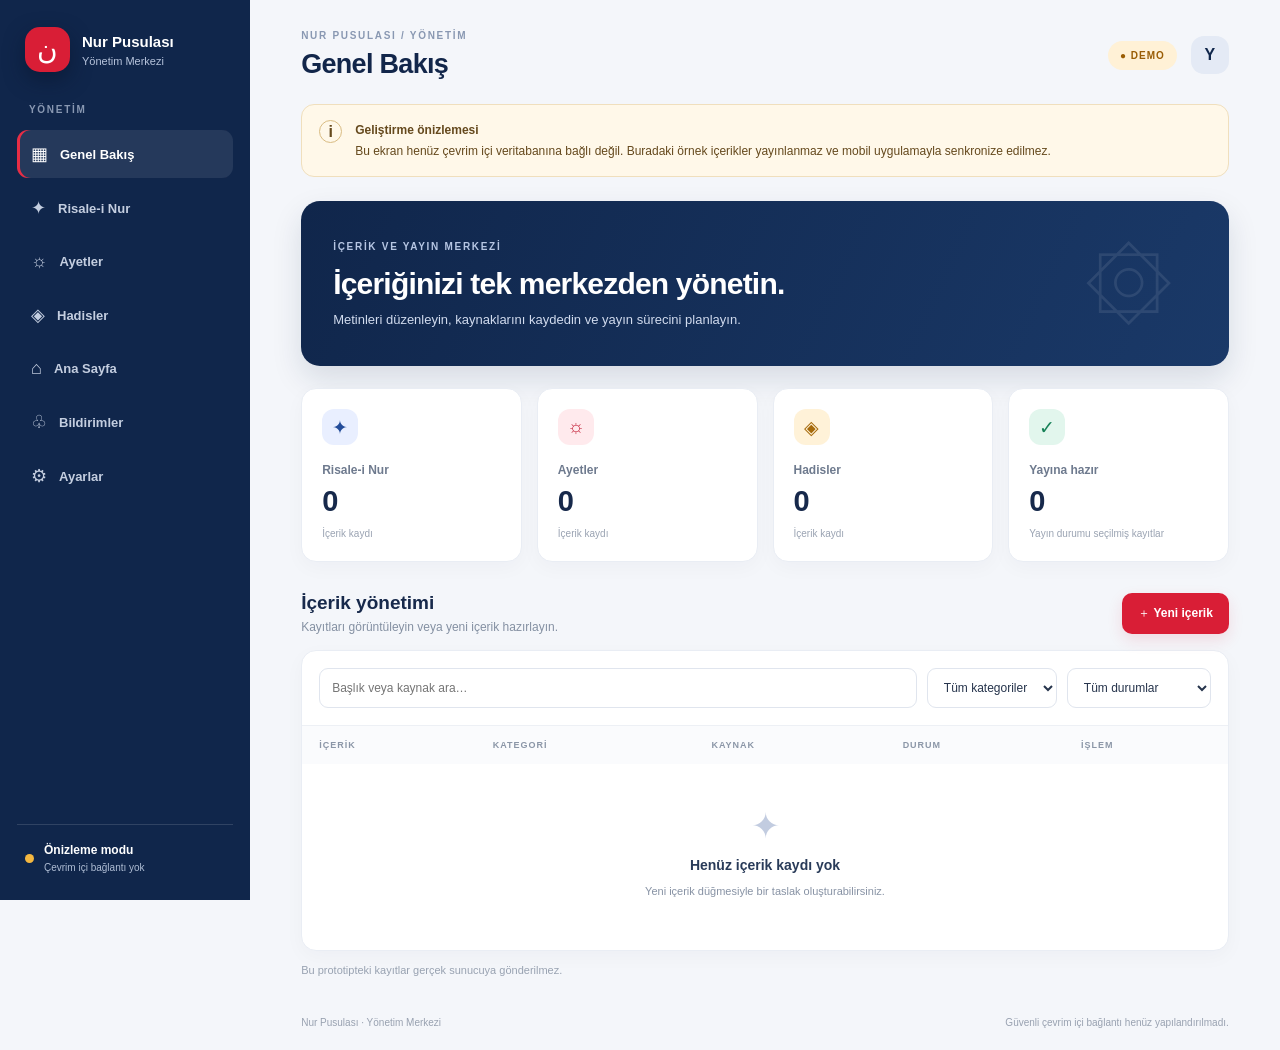
==== admin/index.html @ 7df3cb1a "chore: ilk commit - refactor oncesi mevcut durum" ====
﻿<!doctype html>
<html lang="tr">
<head>
  <meta charset="utf-8">
  <meta name="viewport" content="width=device-width, initial-scale=1">
  <meta name="theme-color" content="#10264b">
  <title>Nur Pusulası | Yönetim Merkezi</title>
  <link rel="stylesheet" href="styles.css">
</head>
<body>
  <aside class="sidebar">
    <div class="brand">
      <div class="brand-mark">ن</div>
      <div><strong>Nur Pusulası</strong><small>Yönetim Merkezi</small></div>
    </div>
    <div class="nav-label">YÖNETİM</div>
    <button class="nav active" data-page="overview">▦ <span>Genel Bakış</span></button>
    <button class="nav" data-page="risale">✦ <span>Risale-i Nur</span></button>
    <button class="nav" data-page="ayet">☼ <span>Ayetler</span></button>
    <button class="nav" data-page="hadis">◈ <span>Hadisler</span></button>
    <button class="nav" data-page="home">⌂ <span>Ana Sayfa</span></button>
    <button class="nav" data-page="notifications">♧ <span>Bildirimler</span></button>
    <button class="nav" data-page="settings">⚙ <span>Ayarlar</span></button>
    <div class="sidebar-bottom">
      <span class="status-dot"></span>
      <div><strong>Önizleme modu</strong><small>Çevrim içi bağlantı yok</small></div>
    </div>
  </aside>

  <main class="main">
    <header class="topbar">
      <div>
        <div class="eyebrow">NUR PUSULASI / YÖNETİM</div>
        <h1 id="pageTitle">Genel Bakış</h1>
      </div>
      <div class="top-actions">
        <span class="preview-badge">● DEMO</span>
        <div class="avatar">Y</div>
      </div>
    </header>

    <section class="notice">
      <span class="notice-icon">i</span>
      <div><strong>Geliştirme önizlemesi</strong>
        <p>Bu ekran henüz çevrim içi veritabanına bağlı değil. Buradaki örnek içerikler yayınlanmaz ve mobil uygulamayla senkronize edilmez.</p>
      </div>
    </section>

    <section id="overviewPage" class="page">
      <div class="welcome">
        <div><span class="eyebrow light">İÇERİK VE YAYIN MERKEZİ</span>
          <h2>İçeriğinizi tek merkezden yönetin.</h2>
          <p>Metinleri düzenleyin, kaynaklarını kaydedin ve yayın sürecini planlayın.</p>
        </div>
        <div class="welcome-symbol">۞</div>
      </div>

      <div class="stats">
        <article class="stat-card"><span class="stat-icon blue">✦</span><span class="stat-label">Risale-i Nur</span><strong id="risaleCount">0</strong><small>İçerik kaydı</small></article>
        <article class="stat-card"><span class="stat-icon red">☼</span><span class="stat-label">Ayetler</span><strong id="ayetCount">0</strong><small>İçerik kaydı</small></article>
        <article class="stat-card"><span class="stat-icon gold">◈</span><span class="stat-label">Hadisler</span><strong id="hadisCount">0</strong><small>İçerik kaydı</small></article>
        <article class="stat-card"><span class="stat-icon green">✓</span><span class="stat-label">Yayına hazır</span><strong id="publishedCount">0</strong><small>Yayın durumu seçilmiş kayıtlar</small></article>
      </div>

      <div class="section-heading">
        <div><h2>İçerik yönetimi</h2><p>Kayıtları görüntüleyin veya yeni içerik hazırlayın.</p></div>
        <button class="primary" id="newContent">＋ Yeni içerik</button>
      </div>

      <div class="panel">
        <div class="filters">
          <input id="searchInput" type="search" placeholder="Başlık veya kaynak ara…">
          <select id="categoryFilter">
            <option value="all">Tüm kategoriler</option>
            <option value="risale">Risale-i Nur</option>
            <option value="ayet">Ayet</option>
            <option value="hadis">Hadis</option>
          </select>
          <select id="statusFilter">
            <option value="all">Tüm durumlar</option>
            <option value="draft">Taslak</option>
            <option value="published">Yayınlandı (demo)</option>
          </select>
        </div>
        <div class="table-wrap">
          <table>
            <thead><tr><th>İÇERİK</th><th>KATEGORİ</th><th>KAYNAK</th><th>DURUM</th><th>İŞLEM</th></tr></thead>
            <tbody id="contentRows"></tbody>
          </table>
          <div id="emptyState" class="empty-state">
            <div class="empty-symbol">✦</div>
            <strong>Henüz içerik kaydı yok</strong>
            <p>Yeni içerik düğmesiyle bir taslak oluşturabilirsiniz.</p>
          </div>
        </div>
      </div>
      <p class="footnote">Bu prototipteki kayıtlar gerçek sunucuya gönderilmez.</p>
    </section>

    <section id="editorPage" class="page hidden">
      <div class="section-heading">
        <div><h2 id="editorHeading">Yeni içerik</h2><p>Metni ve kaynak bilgilerini dikkatle kontrol edin.</p></div>
        <button class="secondary" id="cancelEditor">← Listeye dön</button>
      </div>
      <form id="contentForm" class="editor-grid">
        <input type="hidden" id="recordId">
        <div class="panel editor-main">
          <label>İçerik başlığı<input id="title" required maxlength="180" placeholder="Örn. Tefekkür ve şükür"></label>
          <label>Kategori
            <select id="category" required>
              <option value="risale">Risale-i Nur</option>
              <option value="ayet">Ayet</option>
              <option value="hadis">Hadis</option>
            </select>
          </label>
          <div id="ottomanGroup">
            <label>Osmanlıca asıl metin
              <textarea id="ottoman" rows="5" dir="rtl" lang="ota" placeholder="Kaynağı doğrulanmış asıl metni buraya girin."></textarea>
              <small class="field-hint">Metni doğrulanmış kaynaktan aktarın; modern yazımı asıl metin olarak göstermeyin.</small>
            </label>
          </div>
          <label>Günümüz Türkçesi / anlamı
            <textarea id="modern" rows="5" required placeholder="Metnin günümüz Türkçesindeki karşılığı"></textarea>
          </label>
          <label>Tefekkür ve açıklama
            <textarea id="reflection" rows="4" placeholder="Asıl metinden ayrı, editör tarafından hazırlanmış açıklama"></textarea>
          </label>
        </div>
        <div class="panel editor-side">
          <h3>Kaynak ve yayın</h3>
          <label>Eser / kaynak adı<input id="source" required placeholder="Eser, bölüm veya kaynak"></label>
          <label>Sayfa / bölüm / numara<input id="reference" placeholder="Baskıya göre doğrulayın"></label>
          <label>Kaynak bağlantısı<input id="sourceUrl" type="url" placeholder="https://…"></label>
          <label>Yayın durumu
            <select id="status"><option value="draft">Taslak</option><option value="published">Yayınlandı (demo)</option></select>
          </label>
          <div class="source-warning">Kaynak alanlarını doldurmak, alıntının doğruluğunu otomatik olarak kanıtlamaz. Yayın öncesinde asıl eserle karşılaştırın.</div>
          <button class="primary full" type="submit">Taslağı kaydet</button>
          <button class="secondary full" type="button" id="deleteRecord">Kaydı sil</button>
        </div>
      </form>
    </section>

    <section id="placeholderPage" class="page hidden">
      <div class="panel coming-soon">
        <div class="empty-symbol">۞</div>
        <h2 id="placeholderTitle">Bölüm hazırlanıyor</h2>
        <p>Bu alanın yönetim işlevleri sonraki geliştirme adımında eklenecek.</p>
      </div>
    </section>

    <footer>Nur Pusulası · Yönetim Merkezi <span>Güvenli çevrim içi bağlantı henüz yapılandırılmadı.</span></footer>
  </main>

  <script src="app.js"></script>
</body>
</html>
---- admin/styles.css ----
﻿:root{font-family:"Segoe UI",Arial,sans-serif;color:#18243b;background:#f4f6fa;font-synthesis:none}
*{box-sizing:border-box}body{margin:0;min-height:100vh}.sidebar{position:fixed;inset:0 auto 0 0;width:250px;background:#10264b;color:#fff;padding:27px 17px;display:flex;flex-direction:column;z-index:2}
.brand{display:flex;align-items:center;gap:12px;padding:0 8px 32px}.brand-mark{display:grid;place-items:center;width:45px;height:45px;border-radius:15px;background:#d91e36;font-size:28px;color:white;box-shadow:0 8px 20px #07152b88}.brand strong,.brand small,.sidebar-bottom strong,.sidebar-bottom small{display:block}.brand strong{font-size:15px}.brand small{font-size:11px;color:#b7c4dc;margin-top:5px}.nav-label,.eyebrow{font-size:10px;letter-spacing:1.7px;font-weight:800;color:#8998b2}.nav-label{padding:0 12px 12px}.nav{width:100%;border:0;background:transparent;color:#c4cee0;text-align:left;padding:13px 14px;border-radius:11px;margin:3px 0;display:flex;gap:12px;align-items:center;font-size:18px;cursor:pointer}.nav span{font-size:13px;font-weight:600}.nav:hover,.nav.active{background:#ffffff16;color:white}.nav.active{box-shadow:inset 3px 0 #e72d45}.sidebar-bottom{margin-top:auto;border-top:1px solid #ffffff22;padding:18px 8px 0;display:flex;gap:10px;align-items:center}.sidebar-bottom strong{font-size:12px}.sidebar-bottom small{font-size:10px;color:#afbdd4;margin-top:5px}.status-dot{width:9px;height:9px;border-radius:50%;background:#f4b740}
.main{margin-left:250px;padding:30px clamp(20px,4vw,55px) 22px;max-width:1600px}.topbar{display:flex;justify-content:space-between;align-items:center;margin-bottom:24px}.topbar h1{margin:8px 0 0;font-size:27px;letter-spacing:-.7px;color:#12264a}.top-actions{display:flex;align-items:center;gap:14px}.preview-badge{font-size:10px;font-weight:800;letter-spacing:1px;color:#9a5d05;background:#fff1d6;border-radius:20px;padding:9px 12px}.avatar{display:grid;place-items:center;width:38px;height:38px;border-radius:13px;background:#e4eaf5;color:#10264b;font-weight:800}
.notice{display:flex;gap:13px;align-items:flex-start;background:#fff8e9;border:1px solid #f0dfbd;border-radius:13px;padding:15px 17px;margin-bottom:24px;color:#65491d}.notice-icon{display:grid;place-items:center;border:1px solid #d9bc83;border-radius:50%;width:23px;height:23px;flex:none;font-weight:800}.notice strong{font-size:12px}.notice p{font-size:12px;line-height:1.6;margin:4px 0 0}
.welcome{position:relative;overflow:hidden;display:flex;justify-content:space-between;align-items:center;padding:30px 32px;border-radius:19px;color:#fff;background:linear-gradient(115deg,#10264b,#1a3968);box-shadow:0 13px 30px #10264b20}.eyebrow.light{color:#b6c6e3}.welcome h2{font-size:clamp(21px,2.4vw,30px);letter-spacing:-.8px;margin:13px 0 8px}.welcome p{margin:0;color:#d1dbee;font-size:13px;line-height:1.7}.welcome-symbol{font-size:90px;color:#ffffff18;padding:0 25px}
.stats{display:grid;grid-template-columns:repeat(4,minmax(0,1fr));gap:15px;margin:22px 0 30px}.stat-card,.panel{background:#fff;border:1px solid #e9edf4;border-radius:15px;box-shadow:0 6px 20px #15274708}.stat-card{padding:20px;position:relative;min-width:0}.stat-icon{display:grid;place-items:center;width:36px;height:36px;border-radius:12px;font-size:19px;margin-bottom:18px}.blue{background:#e9efff;color:#244d9a}.red{background:#ffeaed;color:#c5233a}.gold{background:#fff2d8;color:#a66a0b}.green{background:#e2f6ed;color:#168157}.stat-label{display:block;font-size:12px;color:#6e7a8e;font-weight:600}.stat-card strong{display:block;font-size:29px;margin:8px 0 5px;color:#17294b}.stat-card small{font-size:10px;color:#9aa3b2}
.section-heading{display:flex;justify-content:space-between;align-items:center;gap:15px;margin:0 0 16px}.section-heading h2{margin:0;font-size:19px;color:#17294b}.section-heading p{margin:6px 0 0;color:#8490a2;font-size:12px}
button{font-family:inherit;cursor:pointer}.primary,.secondary{border:0;border-radius:10px;padding:12px 16px;font-size:12px;font-weight:750}.primary{color:white;background:#d91e36;box-shadow:0 6px 15px #d91e3620}.primary:hover{background:#bd182d}.secondary{background:#edf1f7;color:#253754}.full{width:100%;margin-top:10px}
.filters{display:flex;gap:10px;padding:17px;border-bottom:1px solid #edf0f5}.filters input{flex:1;min-width:130px}.filters input,.filters select,input,textarea,form select{font:inherit;font-size:12px;padding:11px 12px;border:1px solid #e0e5ee;border-radius:9px;background:#fff;color:#26344c;outline:none}.filters input:focus,input:focus,textarea:focus,select:focus{border-color:#536fa2;box-shadow:0 0 0 3px #536fa219}
.table-wrap{overflow-x:auto}table{border-collapse:collapse;width:100%;text-align:left}th{background:#fafbfd;color:#8b96a7;font-size:9px;letter-spacing:1px;font-weight:800;padding:14px 17px;white-space:nowrap}td{padding:15px 17px;border-top:1px solid #eef1f5;font-size:12px;color:#59677c}td strong{display:block;color:#1c2d4b;font-size:12px;margin-bottom:4px}td small{color:#939eae;font-size:10px}.tag{display:inline-block;padding:6px 9px;border-radius:20px;font-size:10px;font-weight:700;background:#edf1f8;color:#425675}.tag.published{background:#e4f6ed;color:#19734d}.row-action{border:1px solid #e0e6ef;background:#fff;color:#263b60;border-radius:7px;padding:7px 10px;font-weight:700;font-size:11px}.empty-state{text-align:center;padding:42px 15px;color:#8792a4}.empty-state strong{color:#293b59;font-size:14px}.empty-state p,.footnote{font-size:11px}.empty-symbol{font-size:35px;color:#c2cce0;margin-bottom:10px}.footnote{color:#98a2b1;margin-top:13px}
.hidden{display:none!important}.editor-grid{display:grid;grid-template-columns:minmax(0,1.7fr) minmax(240px,1fr);gap:18px}.editor-main,.editor-side{padding:22px;min-width:0}.editor-main label,.editor-side label{display:block;font-size:12px;font-weight:750;color:#34435c;margin-bottom:18px}.editor-main input,.editor-main select,.editor-main textarea,.editor-side input,.editor-side select{display:block;width:100%;margin-top:8px}.editor-main textarea{resize:vertical;line-height:1.7}.field-hint{display:block;color:#8a95a7;font-size:10px;font-weight:400;line-height:1.6;margin-top:7px}.editor-side h3{margin:0 0 22px;color:#17294b;font-size:15px}.source-warning{padding:12px;border-radius:9px;background:#fff5e4;color:#8b6222;font-size:10px;line-height:1.7}.coming-soon{text-align:center;padding:65px 20px}.coming-soon h2{color:#17294b}.coming-soon p{color:#8390a3;font-size:13px}footer{display:flex;justify-content:space-between;gap:15px;color:#98a1b0;font-size:10px;padding-top:30px}footer span{text-align:right}
@media(max-width:1100px){.sidebar{width:210px}.main{margin-left:210px;padding:24px}.stats{grid-template-columns:repeat(2,minmax(0,1fr))}.editor-grid{grid-template-columns:1fr}}
@media(max-width:700px){.sidebar{position:static;width:auto;padding:14px;display:block}.brand{padding-bottom:14px}.nav-label,.sidebar-bottom{display:none}.sidebar{display:flex;flex-direction:row;flex-wrap:wrap;gap:4px}.brand{width:100%}.nav{width:auto;flex:1;padding:10px;justify-content:center}.nav span{font-size:11px}.main{margin:0;padding:20px 13px}.topbar h1{font-size:23px}.welcome{padding:23px 20px}.welcome-symbol{display:none}.stats{gap:9px}.stat-card{padding:14px}.stat-card strong{font-size:25px}.filters{flex-wrap:wrap;padding:12px}.filters input,.filters select{width:100%}.section-heading{align-items:flex-start}.section-heading .primary{white-space:nowrap;padding:11px}footer{flex-direction:column}footer span{text-align:left}}
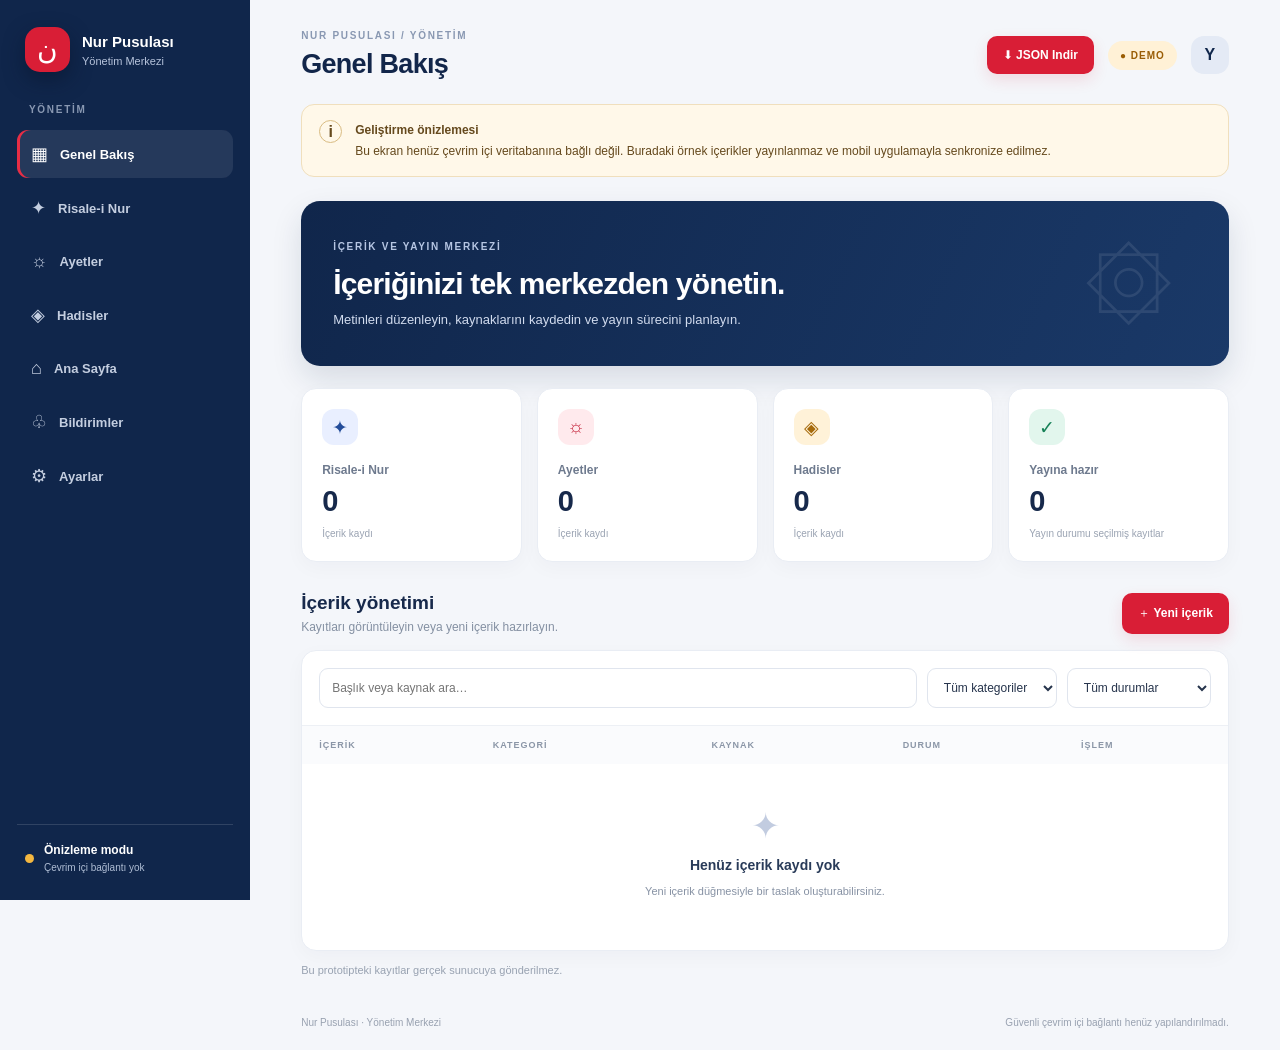
==== commit 31f57511: "feat(admin): JSON disa aktarma butonu + 5. ayet test verisi - admin/index.html: 'JSON Indir' butonu " ====
--- a/admin/index.html
+++ b/admin/index.html
@@ -1,4 +1,4 @@
-﻿<!doctype html>
+<!doctype html>
 <html lang="tr">
 <head>
   <meta charset="utf-8">
@@ -34,6 +34,7 @@
         <h1 id="pageTitle">Genel Bakış</h1>
       </div>
       <div class="top-actions">
+        <button class="primary" id="exportAll" title="Tum kayitlari JSON olarak indir">⬇ JSON Indir</button>
         <span class="preview-badge">● DEMO</span>
         <div class="avatar">Y</div>
       </div>
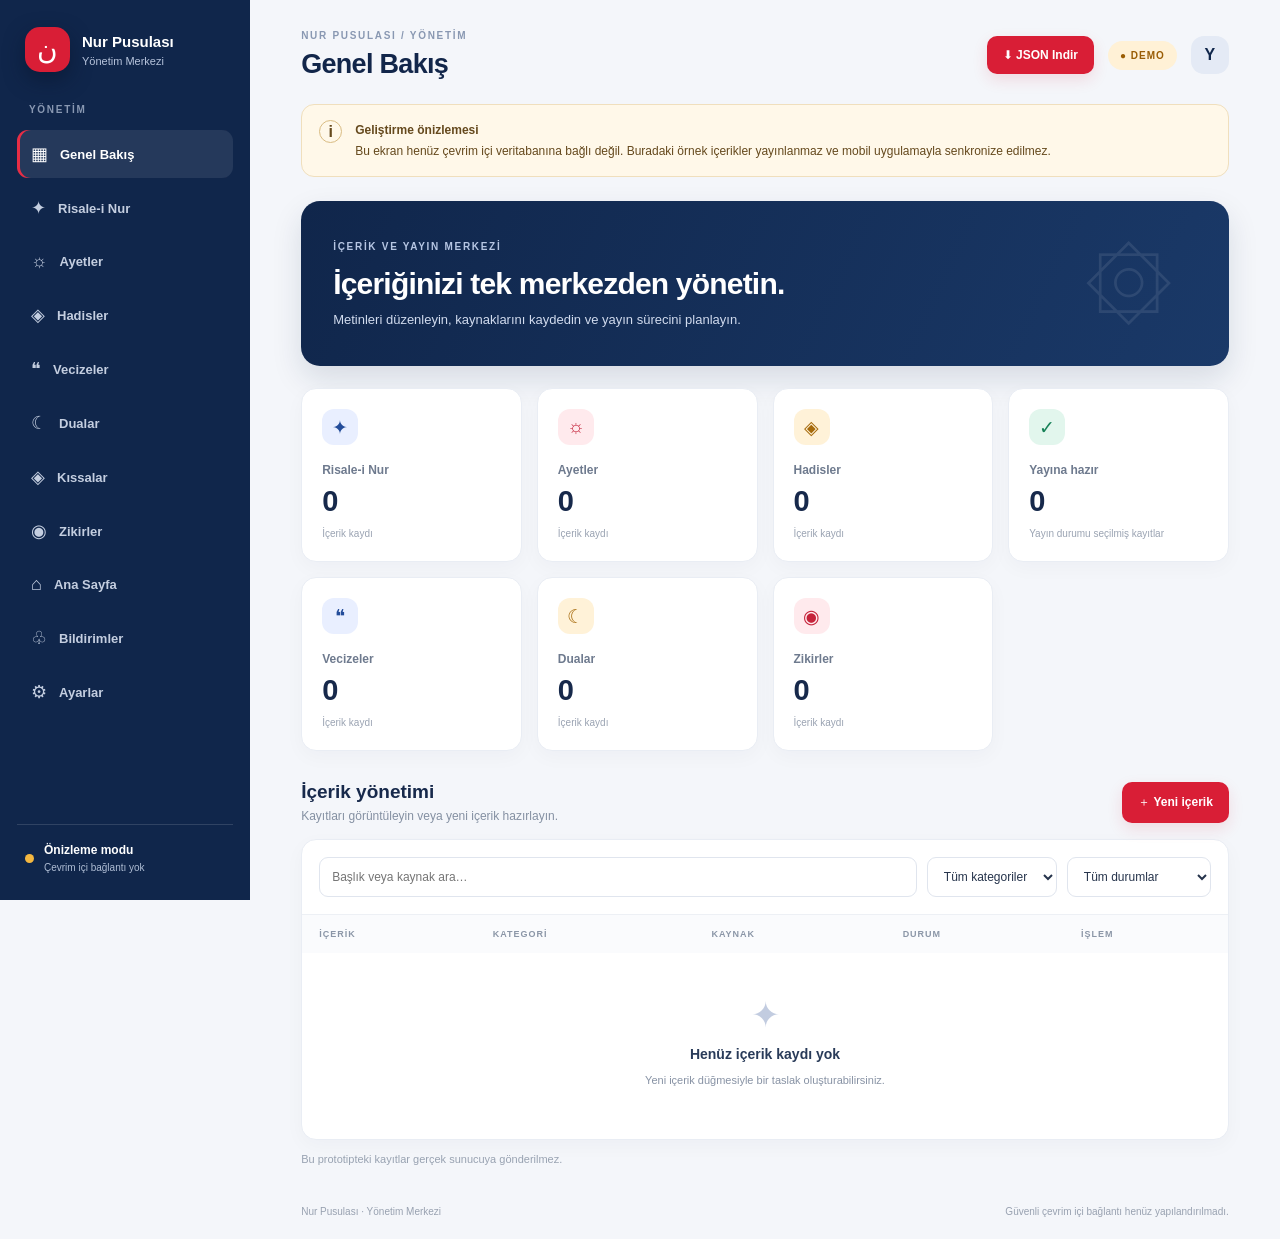
==== commit 43d9e6c2: "feat(v2): mockup'a tam esleme + admin panel genisletme Flutter UI: - header_v2: konum + tarih + hicr" ====
--- a/admin/index.html
+++ b/admin/index.html
@@ -1,4 +1,4 @@
-<!doctype html>
+﻿<!doctype html>
 <html lang="tr">
 <head>
   <meta charset="utf-8">
@@ -18,6 +18,10 @@
     <button class="nav" data-page="risale">✦ <span>Risale-i Nur</span></button>
     <button class="nav" data-page="ayet">☼ <span>Ayetler</span></button>
     <button class="nav" data-page="hadis">◈ <span>Hadisler</span></button>
+    <button class="nav" data-page="vecize">❝ <span>Vecizeler</span></button>
+    <button class="nav" data-page="dua">☾ <span>Dualar</span></button>
+    <button class="nav" data-page="kissa">◈ <span>Kıssalar</span></button>
+    <button class="nav" data-page="zikir">◉ <span>Zikirler</span></button>
     <button class="nav" data-page="home">⌂ <span>Ana Sayfa</span></button>
     <button class="nav" data-page="notifications">♧ <span>Bildirimler</span></button>
     <button class="nav" data-page="settings">⚙ <span>Ayarlar</span></button>
@@ -61,6 +65,9 @@
         <article class="stat-card"><span class="stat-icon red">☼</span><span class="stat-label">Ayetler</span><strong id="ayetCount">0</strong><small>İçerik kaydı</small></article>
         <article class="stat-card"><span class="stat-icon gold">◈</span><span class="stat-label">Hadisler</span><strong id="hadisCount">0</strong><small>İçerik kaydı</small></article>
         <article class="stat-card"><span class="stat-icon green">✓</span><span class="stat-label">Yayına hazır</span><strong id="publishedCount">0</strong><small>Yayın durumu seçilmiş kayıtlar</small></article>
+        <article class="stat-card"><span class="stat-icon blue">❝</span><span class="stat-label">Vecizeler</span><strong id="vecizeCount">0</strong><small>İçerik kaydı</small></article>
+        <article class="stat-card"><span class="stat-icon gold">☾</span><span class="stat-label">Dualar</span><strong id="duaCount">0</strong><small>İçerik kaydı</small></article>
+        <article class="stat-card"><span class="stat-icon red">◉</span><span class="stat-label">Zikirler</span><strong id="zikirCount">0</strong><small>İçerik kaydı</small></article>
       </div>
 
       <div class="section-heading">
@@ -76,6 +83,10 @@
             <option value="risale">Risale-i Nur</option>
             <option value="ayet">Ayet</option>
             <option value="hadis">Hadis</option>
+            <option value="vecize">Vecize</option>
+            <option value="dua">Dua</option>
+            <option value="kissa">Kıssa</option>
+            <option value="zikir">Zikir</option>
           </select>
           <select id="statusFilter">
             <option value="all">Tüm durumlar</option>
@@ -112,9 +123,13 @@
               <option value="risale">Risale-i Nur</option>
               <option value="ayet">Ayet</option>
               <option value="hadis">Hadis</option>
+              <option value="vecize">Vecize</option>
+              <option value="dua">Dua</option>
+              <option value="kissa">Kıssa</option>
+              <option value="zikir">Zikir</option>
             </select>
           </label>
-          <div id="ottomanGroup">
+          <div id="ottomanGroup" style="display:block">
             <label>Osmanlıca asıl metin
               <textarea id="ottoman" rows="5" dir="rtl" lang="ota" placeholder="Kaynağı doğrulanmış asıl metni buraya girin."></textarea>
               <small class="field-hint">Metni doğrulanmış kaynaktan aktarın; modern yazımı asıl metin olarak göstermeyin.</small>
@@ -156,3 +171,4 @@
   <script src="app.js"></script>
 </body>
 </html>
+
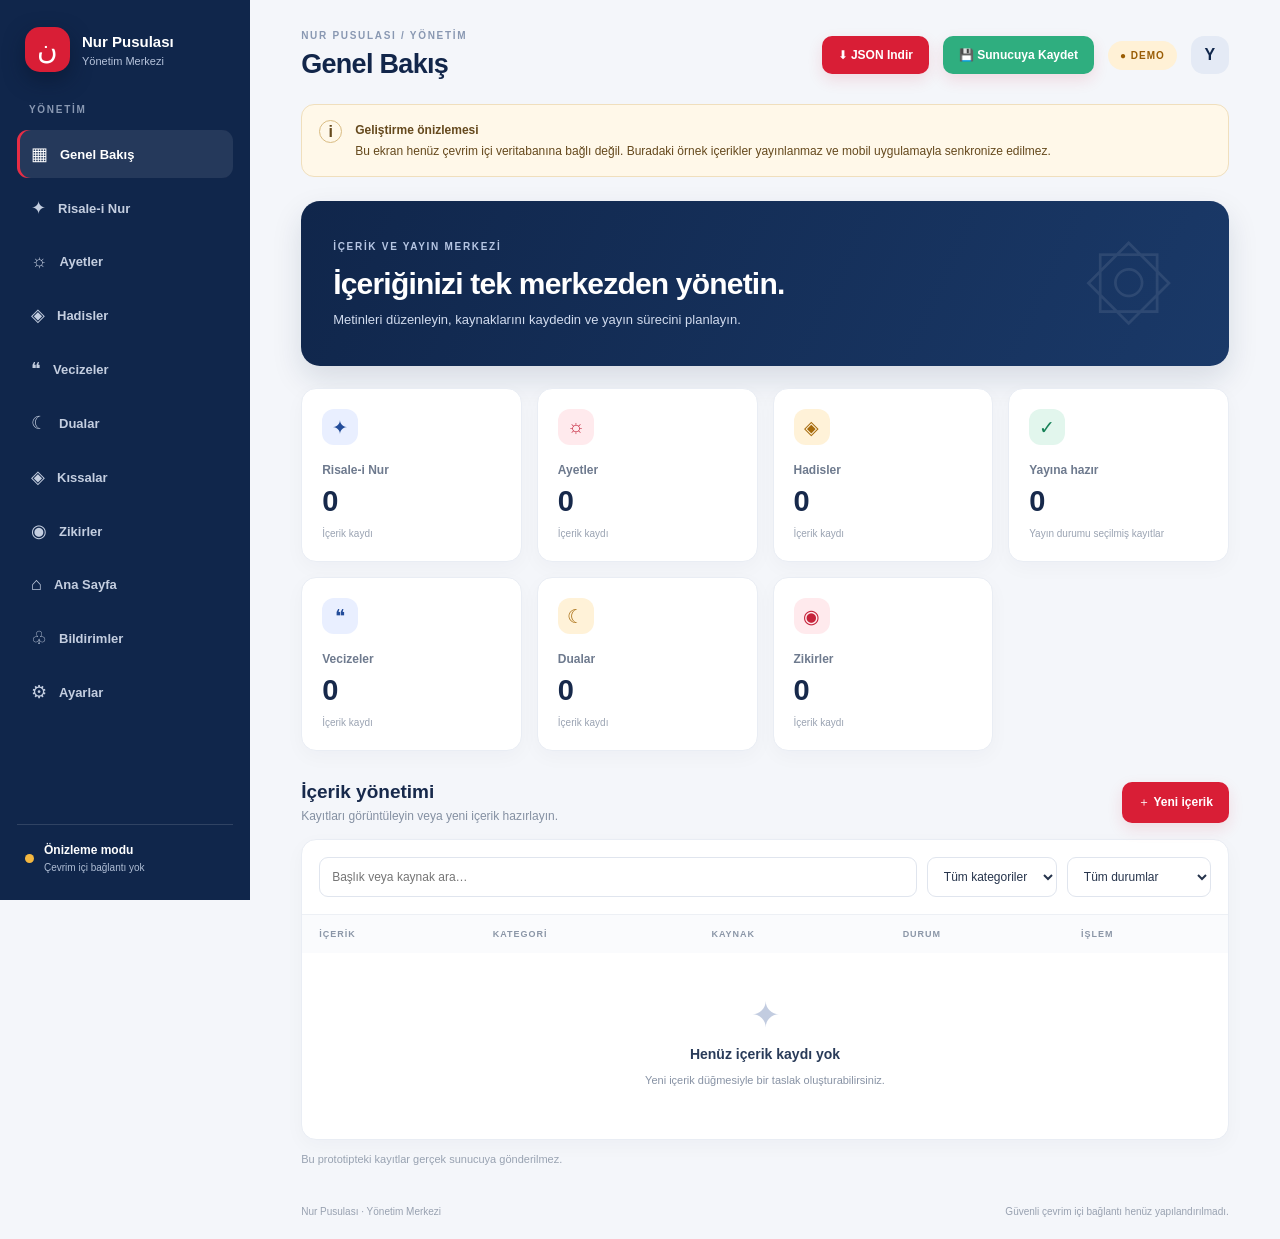
==== commit 7fa687ac: "feat(shadow): derin golge tasarim + hybrid repository + admin server - lib/app/shadows.dart: soft/me" ====
--- a/admin/index.html
+++ b/admin/index.html
@@ -1,4 +1,4 @@
-﻿<!doctype html>
+<!doctype html>
 <html lang="tr">
 <head>
   <meta charset="utf-8">
@@ -39,6 +39,7 @@
       </div>
       <div class="top-actions">
         <button class="primary" id="exportAll" title="Tum kayitlari JSON olarak indir">⬇ JSON Indir</button>
+        <button class="primary" id="saveToServer" title="Yerel sunucuya kaydet" style="background:#2FAE7F;">💾 Sunucuya Kaydet</button>
         <span class="preview-badge">● DEMO</span>
         <div class="avatar">Y</div>
       </div>
